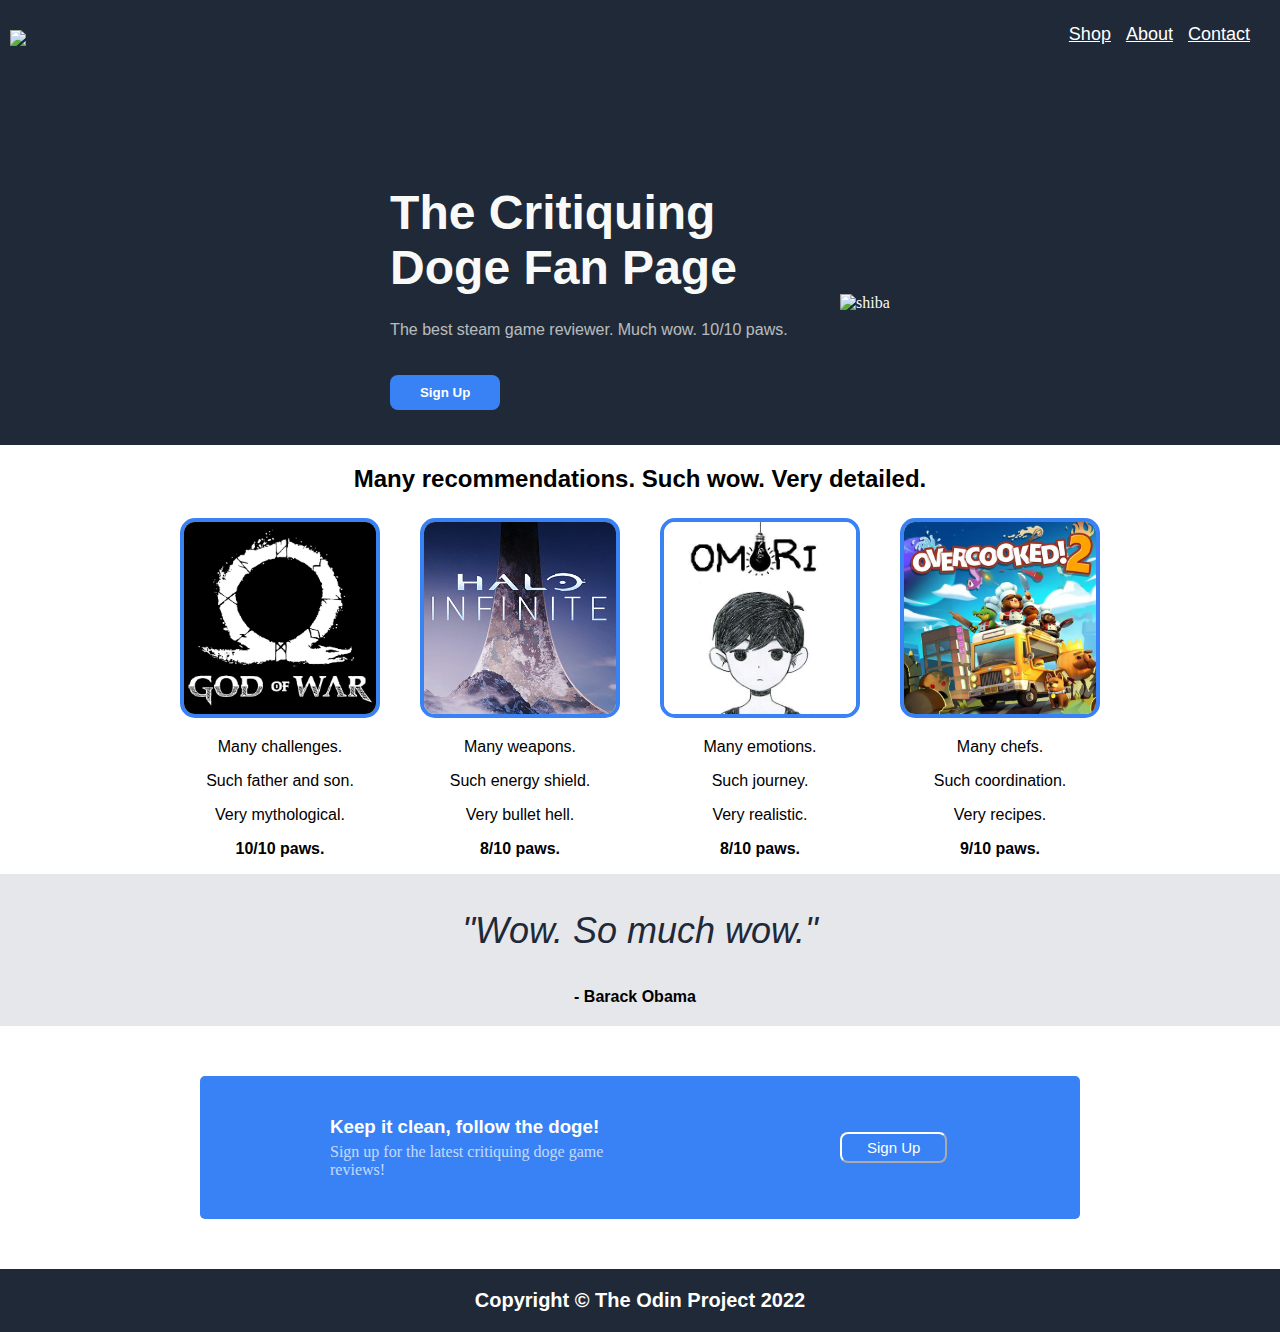
==== index.html @ 2214a5e9 "added quote-part, footer and fixups." ====
<!DOCTYPE html>
<html>
    <head>
        <link rel="icon" href="images/doge_logo.png">
        <link href="styles.css" rel="stylesheet" type="text/css" media="all"/>
        <title>the Critiquing Doge - Official Fan Page</title>
    </head>
    <body>
        <div class='menu-container'>
            <div class="header-logo">
                <img src="images/doge_logo.png">
            </div>
            <div class='menu'>
                <a class='menu-text' href="https://www.youtube.com/watch?v=dQw4w9WgXcQ">Shop</a>
                <a class='menu-text' href="https://www.youtube.com/watch?v=dQw4w9WgXcQ">About</a>
                <a class='menu-text' href="mailto:thecritiquingdoge@gmail.com">Contact</a>
            </div>
        </div>
        <div class="intro-part">
            <div class="intro-leftColumn">
                <h1>The Critiquing Doge Fan Page</h1>
                <p>
                    The best steam game reviewer. Much wow. 10/10 paws.
                </p>
                <button type="button">Sign Up</button>
            </div>
            <div class="intro-rightColumn">
                <img src="images/critiquingDoge_icon.png" alt="shiba">
            </div>        
        </div>
        <div class="reviews-part">
            <h2>Many recommendations. Such wow. Very detailed.</h2>
            <div class="reviews">
                <div>
                    <img src="images/game_one.png">
                    <p>Many challenges.</p>
                    <p>Such father and son.</p>
                    <p>Very mythological.</p>
                    <p><strong>10/10 paws.</strong></p>
                    
                </div>
                <div>
                    <img src="images/game_two.png">
                    <p>Many weapons.</p>
                    <p>Such energy shield.</p>
                    <p>Very bullet hell.</p>
                    <p><strong>8/10 paws.</strong></p>
                </div>
                <div>
                    <img src="images/game_three.png">
                    <p>Many emotions.</p>
                    <p>Such journey.</p>
                    <p>Very realistic.</p>
                    <p><strong>8/10 paws.</strong></p>
                </div>
                <div>
                    <img src="images/game_four.png">
                    <p>Many chefs.</p>
                    <p>Such coordination.</p>
                    <p>Very recipes.</p>
                    <p><strong>9/10 paws.</strong></p>
                </div>
            </div>
        </div>
        <div class="quote-part">
            <p> "Wow. So much wow."</p>
            <b> - Barack Obama</b>
        </div>
        <div class="sign-up-part">
            <div class="sign-item signs-text">
                <h3>Keep it clean, follow the doge!</h3>
                <p>Sign up for the latest critiquing doge game reviews!</p>
            </div>
            <div class="sign-item signs-button">
                <button type="button">Sign Up</button>
            </div>
        </div>
        <div class="footer">
            <h4>Copyright © The Odin Project 2022</h4>
        </div>
    </body>
</html>
---- styles.css ----
* {
  margin: 0;
  padding: 0;
  box-sizing: border-box;

}
.menu-container {
  color: #fff;
  
  background-color:  #1F2937;  /* Blue */
  padding: 20px 0;
  display: flex;
  justify-content: center;  
  position: relative;
}
.header-logo{
  position: relative;
  display: flex;
  background-color:  #1F2937;
  width: 120px;
  height: 120px;
  left: 10px;
  bottom: -10px;
  margin-right: auto;

}

.menu {
  position: relative;
  width: 900px;
  display: flex;
  justify-content: flex-end;
  color: #E5E7EB;
  font-size: 18px;
  padding: 10px;
  top: -85px;
  right:20px;
  font-family: 'Roboto', arial;
}


.menu-text{
  margin-left: 15px;
  color: white;
  bottom: 100px;
  order: 1;
  flex: 0 1 auto;
  align-self: flex-end;
}

.menu-text a {
  margin-left: 15px;
  color: white;
  bottom: 100px;
  order: 1;
  flex: 0 1 auto;
  align-self: flex-end;
}

.intro-part {
  border: #E5E7EB;
  display: flex;
  color: #F9FAF8;
  background-color: #1F2937;
  align-items: center;
  justify-content: center;
  padding: 45px;
}

.intro-leftColumn {
  flex-basis: 400px;
  display: flex;
  position: relative;
  top: 90px;
  flex-direction: column;
  text-align: left;
  justify-content: space-between;
  margin-right: 50px;
}

h1 {
  font-size: 48px;
  position: relative;
  font-weight: bold;
  color: #F9FAF8;
  margin: 0;
  top: -110px;
  font-family: 'Roboto', arial;
  
}

.intro-leftColumn p {
  font-family: 'Roboto', arial;
  position: relative;
  top: -100px;
  opacity: 0.7;
}

.intro-part button {
  display: block;
  text-align: center;
  position: relative;
  width: 110px;
  border: none;
  background: #3882f6;
  padding: 10px;
  border-radius: 8px;
  top: -80px;
  color: #fff;
  font-family: 'Roboto', arial;
  text-decoration: none;
  font-weight: bold;
}

.intro-rightColumn img {
  width: 350px;
  height: 350px;

}

/*reviews part */

.reviews-part {
  background-color: #FFFFFF;
  padding: 0;
  margin: 0;
  text-align: center;
  font-family: 'Roboto', arial;
}

h2 {
  display: block;
  font-size: 1.5em;
  margin-block-start: 0.83em;
  margin-block-end: 0.83em;
  margin-inline-start: 0px;
  margin-inline-end: 0px;
  font-weight: bold;
}

.reviews {
  display: flex;
  /* border: 1px solid gold; */
  justify-content: center;
  flex-wrap: wrap;
}

.reviews img {
  width: 200px;
  height: 200px;
  object-fit: cover;
  border: 4px solid #3882F6;
  border-radius: 15px;
  margin: 5px 20px 0px 20px;
}


p {
    display: block;
    margin-block-start: 1em;
    margin-block-end: 1em;
    margin-inline-start: 0px;
    margin-inline-end: 0px;
}

/*quote part */

.quote-part {
  display: flex;
  flex-direction: column;
  justify-content: center;
  background-color: #E5E7EB;
  align-items: center;
  justify-content: center;
  padding: 0 200px;
}

.quote-part p {
  font-size: 36px;
  color: #1F2937;

  font-style: italic;
  font-weight: lighter;
  font-family: 'Roboto', arial;
  
  
}

.quote-part b {
  padding-bottom: 20px;
  padding-right: 10px;
  font-family: 'Roboto', arial;
  text-align: right;
}


/* Sign Up Part */
.sign-up-part {
  border: red;
  background-color: #3882F6 ;
  margin: 50px 200px;
  padding: 10px 80px;
  display: flex;
  align-items: center;
  justify-content: space-between;
  border-radius: 5px;
  border-color: none;
}

/* sign up part */
.sign-item {
  flex: 1;
}

.signs-text {
  text-align: left;
}

.signs-text p {
  border: red;
  color: #fff;
  opacity: 0.7;
  margin: 5px 30px 30px 50px;
}

h3 {
  color: #fff;
  font-family: 'Roboto', arial;
  padding: 0;
  margin: 30px 0px 0px 50px;
}

.signs-button button {
  color: #fff;
  display: flex;
  position: relative;
  font-family: 'Roboto', arial;
  right: -200px;
  border-color: #fff;
  border-radius: 8px;
  background-color: #3882F6;
  padding: 5px 25px;
  justify-content: flex-end;
  
  font-size: 15px;
}


/* footer */
.footer {
  background-color: #1F2937;
  align-items: center;
  justify-content: center;
  color: #fff;
  font-family: 'Roboto', arial;
  display: flex;
  flex-wrap: wrap;


}

h4 {
  display: block;
  font-size: 1.25em;
  margin-block-start: 1em;
  margin-block-end: 1em;
  margin-inline-start: 0px;
  margin-inline-end: 0px;
}
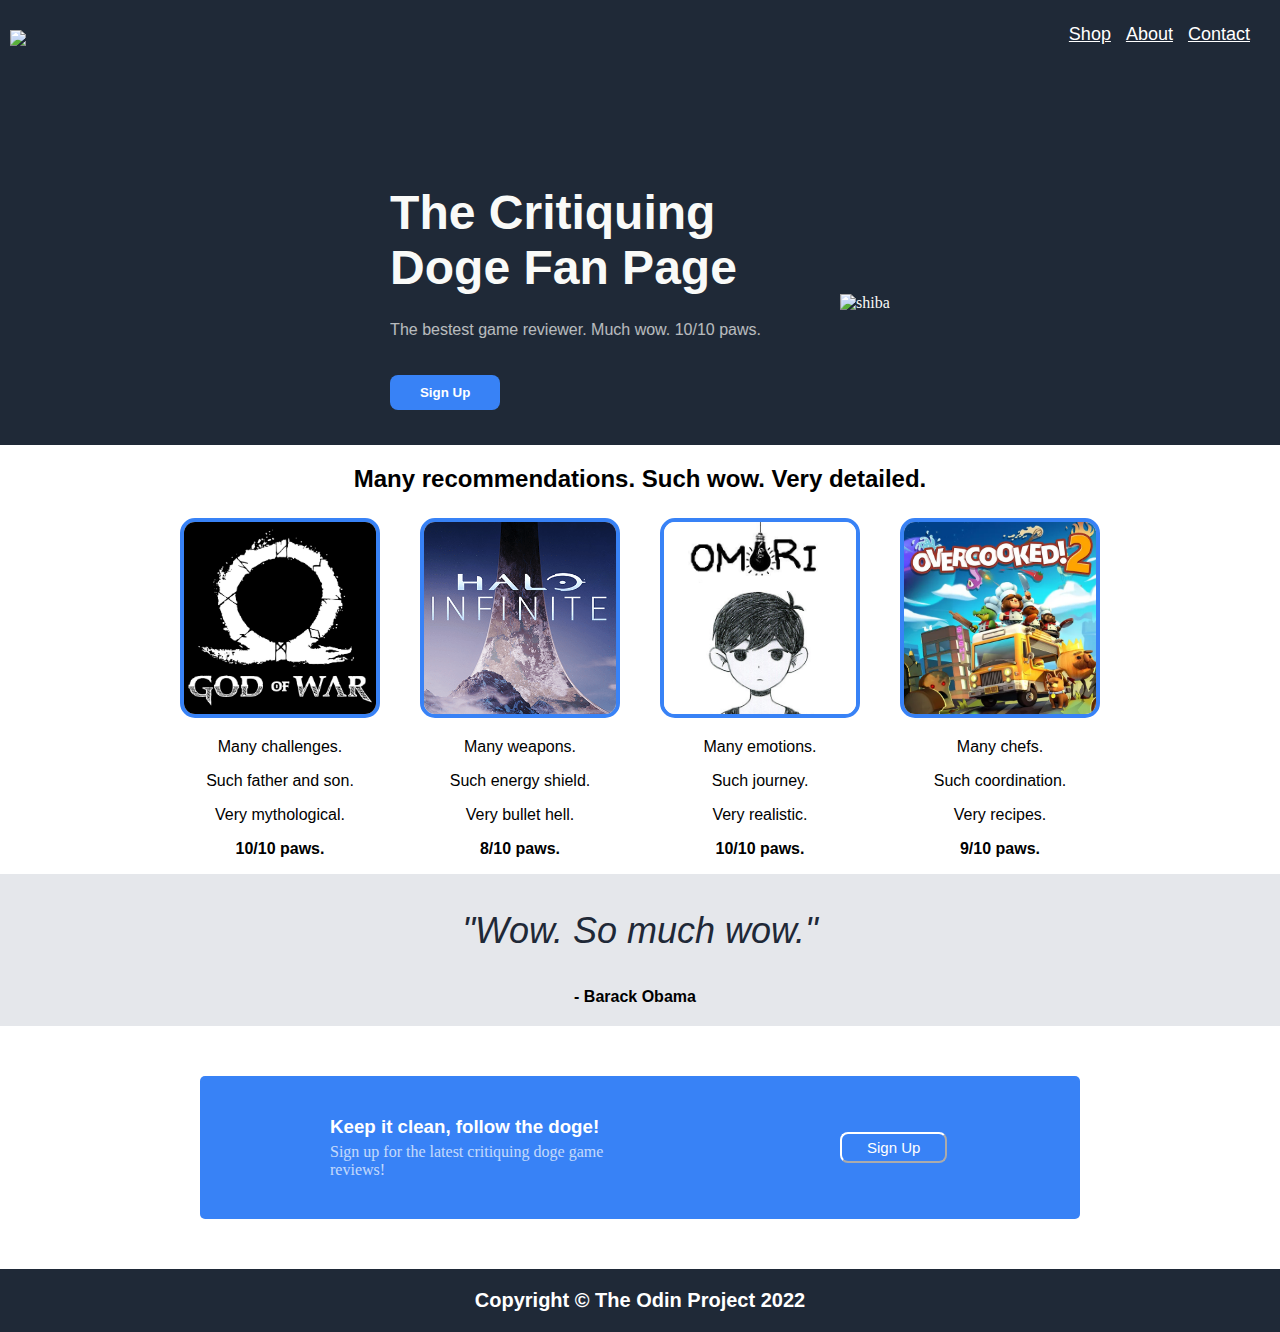
==== commit 443bcaa6: "Update index.html" ====
--- a/index.html
+++ b/index.html
@@ -20,7 +20,7 @@
             <div class="intro-leftColumn">
                 <h1>The Critiquing Doge Fan Page</h1>
                 <p>
-                    The best steam game reviewer. Much wow. 10/10 paws.
+                    The bestest game reviewer. Much wow. 10/10 paws.
                 </p>
                 <button type="button">Sign Up</button>
             </div>
@@ -51,7 +51,7 @@
                     <p>Many emotions.</p>
                     <p>Such journey.</p>
                     <p>Very realistic.</p>
-                    <p><strong>8/10 paws.</strong></p>
+                    <p><strong>10/10 paws.</strong></p>
                 </div>
                 <div>
                     <img src="images/game_four.png">
